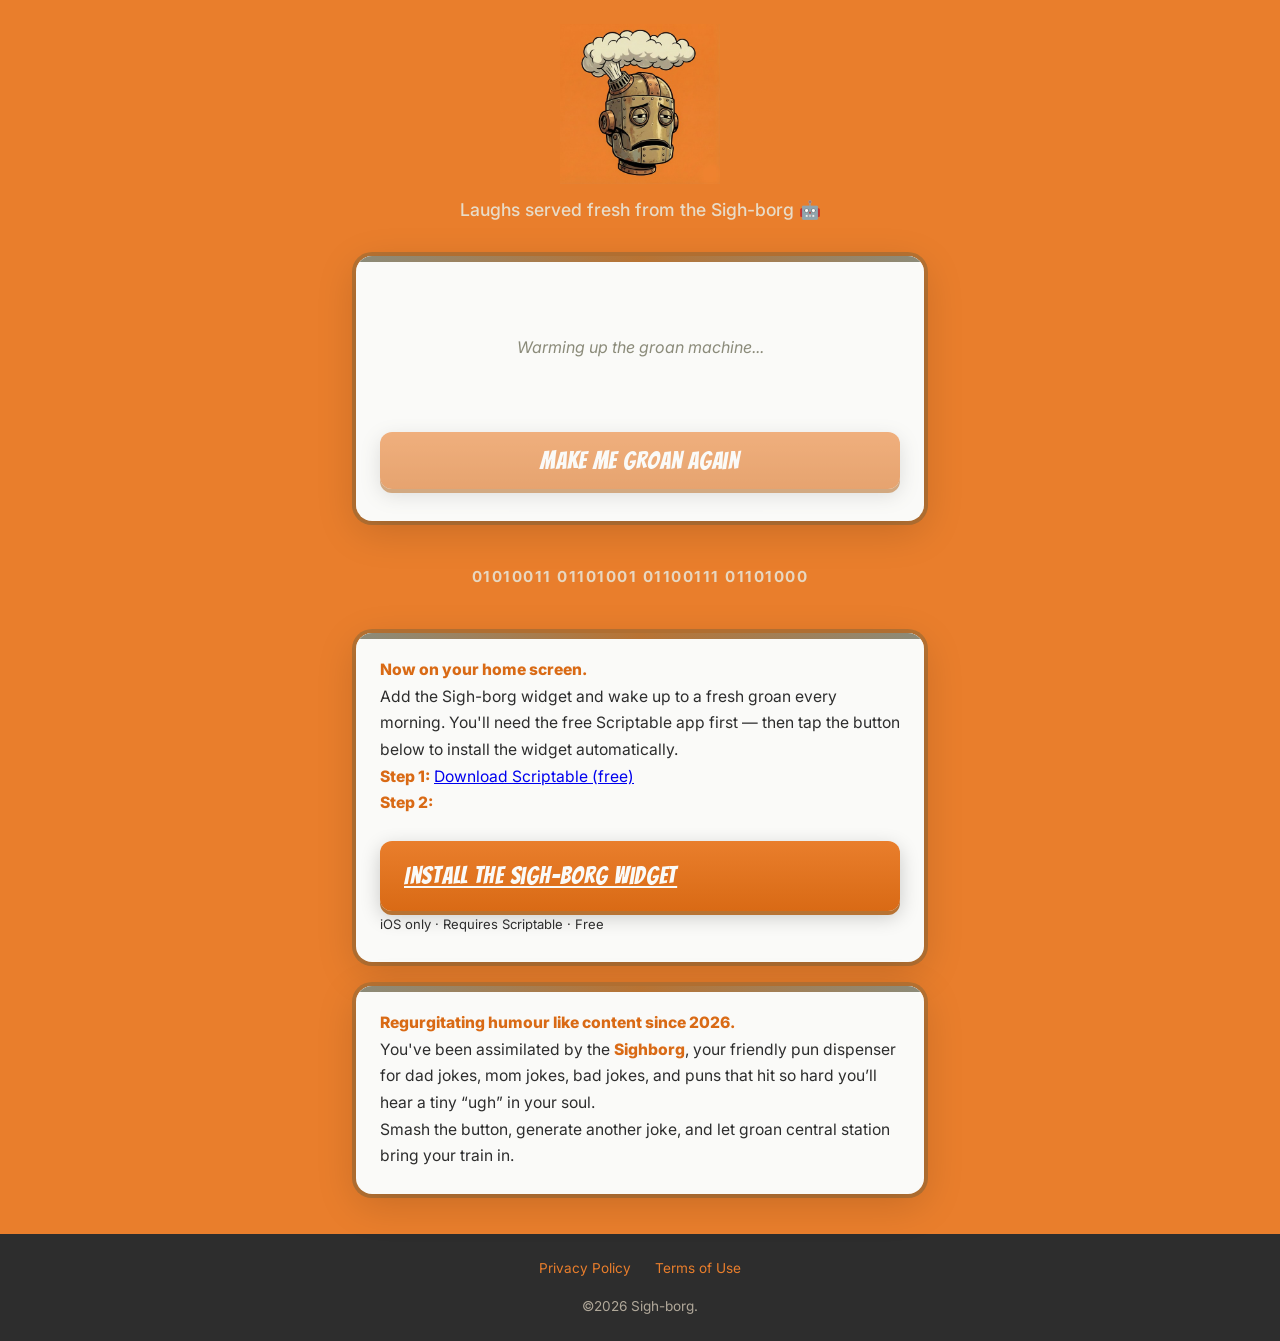
==== index.html @ 70a1c189 "feat: add widget promo section to homepage" ====
<!DOCTYPE html>
<html lang="en">
<head>
  <!-- Google tag (gtag.js) -->
  <script async src="https://www.googletagmanager.com/gtag/js?id=G-0G4R6B2M4H"></script>
  <script>
    window.dataLayer = window.dataLayer || [];
    function gtag(){dataLayer.push(arguments);}
    gtag('js', new Date());
    gtag('config', 'G-0G4R6B2M4H');
  </script>

  <meta name="google-adsense-account" content="ca-pub-9174370224803691">
  <script async src="https://pagead2.googlesyndication.com/pagead/js/adsbygoogle.js?client=ca-pub-9174370224803691"
     crossorigin="anonymous"></script>

  <meta charset="UTF-8">
  <meta name="viewport" content="width=device-width, initial-scale=1.0">
  <meta name="description" content="Your on-demand dose of puns, mom jokes, dad jokes and bad jokes that'll make you groan.">
  <meta name="theme-color" content="#F57C20">
  <title>Sigh-borg | Puns & Joke provider</title>

  <link rel="preconnect" href="https://fonts.googleapis.com">
  <link rel="preconnect" href="https://fonts.gstatic.com" crossorigin>
  <link href="https://fonts.googleapis.com/css2?family=Bangers&family=Inter:wght@400;500;600&display=swap" rel="stylesheet">

  <link rel="stylesheet" href="styles.css">

  <link rel="icon" href="images/favicon.ico" sizes="any">
  <link rel="icon" href="images/favicon-32x32.png" type="image/png" sizes="32x32">
  <link rel="icon" href="images/favicon-16x16.png" type="image/png" sizes="16x16">
  <link rel="apple-touch-icon" href="images/apple-touch-icon.png">

  <meta property="og:title" content="The Sigh-borg">
  <meta property="og:description" content="Laughs served fresh from the Sigh-borg 🤖">
  <meta property="og:image" content="https://sigh-borg.com/images/og-sigh-borg.jpg">
  <meta property="og:url" content="https://sigh-borg.com">
  <meta property="og:type" content="website">
  <meta property="og:image:width" content="1200">
  <meta property="og:image:height" content="630">
</head>

<body>
  <header>
    <img 
      src="images/logo-sigh-borg.jpg" 
      alt="Sigh-borg - Your source for groan worthy jokes and puns" 
      class="logo"
      width="160"
      height="160"
    >
    <p class="tagline">Laughs served fresh from the Sigh-borg 🤖</p>
  </header>

  <main>
    <article class="joke-card">
      <div class="joke-content" id="jokeContent" aria-live="polite">
        <p class="loading">Warming up the groan machine...</p>
      </div>
      <button class="groan-btn" id="nextBtn" type="button" disabled>
        Make Me Groan Again
      </button>
    </article>

    <p class="binary-code">01010011 01101001 01100111 01101000</p>

    <section class="blurb" aria-label="Get the Sigh-borg iOS widget">
      <p>
        <strong>Now on your home screen.</strong>
      </p>
      <p>
        Add the Sigh-borg widget and wake up to a fresh groan every morning. You'll need the free
        Scriptable app first — then tap the button below to install the widget automatically.
      </p>
      <p>
        <strong>Step 1:</strong>
        <a href="https://apps.apple.com/app/scriptable/id1405459188" target="_blank" rel="noopener noreferrer">Download Scriptable (free)</a>
      </p>
      <p><strong>Step 2:</strong></p>
      <a
        href="scriptable:///import?url=https://sigh-borg.com/sighborg-widget.js"
        id="widget-install-btn"
        class="groan-btn"
      >Install the Sigh-borg Widget</a>
      <p><small>iOS only · Requires Scriptable · Free</small></p>
    </section>

    <section class="blurb" aria-label="About Sigh-borg">
      <p>
        <strong>Regurgitating humour like content since 2026.</strong>
      </p>
      <p>
        You've been assimilated by the <strong>Sighborg</strong>, your friendly pun dispenser for
        dad jokes, mom jokes, bad jokes, and puns that hit so hard you’ll hear a tiny “ugh” in your soul.
      </p>
      <p>
       Smash the button, generate another joke, and let groan central station bring your train in.
      </p>
    </section>
  </main>

  <footer>
    <nav class="footer-links" aria-label="Legal">
      <a href="#privacy" id="privacyLink">Privacy Policy</a>
      <a href="#terms" id="termsLink">Terms of Use</a>
    </nav>
    <p class="copyright">©<span id="year"></span> Sigh-borg.</p>
  </footer>

  <!-- Privacy Policy Modal -->
  <div class="modal-overlay" id="privacyModal" role="dialog" aria-labelledby="privacyTitle" aria-modal="true">
    <div class="modal">
      <div class="modal-header">
        <span id="privacyTitle">Privacy Policy</span>
        <button class="modal-close" aria-label="Close">&times;</button>
      </div>
      <div class="modal-body">
        <p><strong>Last updated:</strong> January 2026</p>

        <h3>Information We Collect</h3>
        <p>Sigh-borg collects minimal data to provide you with the best groan-worthy experience:</p>
        <ul>
          <li><strong>Local Storage:</strong> We store a record of jokes you've seen in your browser's local storage. This data never leaves your device and is used solely to ensure you see all our jokes before repeating.</li>
          <li><strong>Analytics:</strong> We may use third-party analytics services to understand how visitors use our site. This data is anonymized and aggregated.</li>
          <li><strong>Advertising:</strong> We use Google AdSense which may use cookies to serve personalized ads based on your browsing history.</li>
        </ul>

        <h3>Cookies</h3>
        <p>Our advertising partners may use cookies. You can manage cookie preferences through your browser settings.</p>

        <h3>Third-Party Services</h3>
        <p>We use Google Sheets to store our jokes and Google AdSense for advertising. These services have their own privacy policies.</p>

        <h3>Data Retention</h3>
        <p>Local storage data persists until you clear your browser data. We do not store any personal information on our servers.</p>

        <h3>Your Rights</h3>
        <p>You can clear your local storage at any time through your browser settings to reset your joke history.</p>

        <h3>Contact</h3>
        <p>Questions? Email us at <a href="mailto:connect@sigh-borg.com">connect@sigh-borg.com</a></p>
      </div>
    </div>
  </div>

  <!-- Terms of Use Modal -->
  <div class="modal-overlay" id="termsModal" role="dialog" aria-labelledby="termsTitle" aria-modal="true">
    <div class="modal">
      <div class="modal-header">
        <span id="termsTitle">Terms of Use</span>
        <button class="modal-close" aria-label="Close">&times;</button>
      </div>
      <div class="modal-body">
        <p><strong>Last updated:</strong> January 2026</p>

        <h3>Acceptance of Terms</h3>
        <p>By accessing Sigh-borg, you agree to these terms. If you disagree, please navigate away (but you'll miss some great puns).</p>

        <h3>Use of Service</h3>
        <p>Sigh-borg is provided for entertainment purposes. You may:</p>
        <ul>
          <li>View and enjoy our puns and jokes</li>
          <li>Share jokes with friends (we encourage spreading the groans)</li>
          <li>Use the site for personal, non-commercial purposes</li>
        </ul>

        <h3>Content</h3>
        <p>All jokes and content on Sigh-borg are provided "as is" for entertainment. We make no warranties about the quality of the groans induced.</p>

        <h3>Intellectual Property</h3>
        <p>The Sigh-borg name, logo, and original content are our property. Many jokes are in the public domain or are traditional. If you believe we've used your original content without permission, please contact us.</p>

        <h3>Disclaimer</h3>
        <p>We are not responsible for:</p>
        <ul>
          <li>Eye-rolling injuries</li>
          <li>Uncontrollable sighing</li>
          <li>Loss of friends due to excessive pun-sharing</li>
          <li>Any actual damages (we're just here for laughs)</li>
        </ul>

        <h3>Modifications</h3>
        <p>We may update these terms occasionally. Continued use constitutes acceptance of changes.</p>

        <h3>Contact</h3>
        <p>Questions or concerns? Reach us at <a href="mailto:connect@sigh-borg.com">connect@sigh-borg.com</a></p>
      </div>
    </div>
  </div>

  <script>
    (function () {
      'use strict';

      var btn = document.getElementById('widget-install-btn');
      if (!btn) return;

      btn.addEventListener('click', function () {
        // Do not call preventDefault() here — let the custom scheme attempt
        // to hand off to Scriptable. We detect failure after the fact.
        var clickedAt = Date.now(); // record tap time for elapsed-time reference

        setTimeout(function () {
          // If the document still has focus after 2 seconds, the OS did not
          // switch to Scriptable, meaning it is likely not installed.
          if (!document.hasFocus()) return;

          // Guard against injecting the message more than once on repeated taps.
          if (document.getElementById('widget-install-error')) return;

          var msg = document.createElement('p');
          msg.id        = 'widget-install-error';
          msg.className = 'error';
          msg.textContent = 'Scriptable doesn’t appear to be installed. Download it in Step 1 first.';
          btn.insertAdjacentElement('afterend', msg);
        }, 2000);
      });
    }());
  </script>
  <script src="app.js"></script>
</body>
</html>
---- styles.css ----
/* ============================================================================
   SIGH-BORG STYLES
   Mobile-first responsive design
   ============================================================================ */

/* Reset & Base */
*, *::before, *::after {
  box-sizing: border-box;
  margin: 0;
  padding: 0;
}

:root {
  --orange: #e97e2c;
  --orange-dark: #D96A15;
  --cream: #E8DCC8;
  --metal: #8B8B7A;
  --metal-dark: #6B6B5A;
  --rust: #B87333;
  --charcoal: #2D2D2D;
  --white: #FAFAF8;
}

html {
  font-size: 16px;
  scroll-behavior: smooth;
}

body {
  font-family: 'Inter', system-ui, -apple-system, sans-serif;
  background: var(--orange);
  min-height: 100vh;
  display: flex;
  flex-direction: column;
  color: var(--charcoal);
  line-height: 1.6;
}

/* ============================================================================
   HEADER
   ============================================================================ */
header {
  text-align: center;
  padding: 1.5rem 1rem 1rem;
}

.logo {
  width: clamp(100px, 25vw, 160px);
  height: auto;
  transition: transform 0.3s ease;
}

.logo:hover {
  transform: rotate(-5deg) scale(1.05);
}

h1 {
  font-family: 'Bangers', cursive;
  font-size: clamp(2.5rem, 8vw, 4rem);
  color: var(--white);
  text-shadow: 3px 3px 0 var(--charcoal), -1px -1px 0 var(--charcoal);
  letter-spacing: 0.05em;
  margin-top: 0.5rem;
}

.tagline {
  color: var(--cream);
  font-size: clamp(0.9rem, 2.5vw, 1.1rem);
  font-weight: 500;
  margin-top: 0.25rem;
}

/* ============================================================================
   MAIN CONTENT
   ============================================================================ */
main {
  flex: 1;
  display: flex;
  flex-direction: column;
  align-items: center;
  padding: 1rem;
  max-width: 600px;
  margin: 0 auto;
  width: 100%;
}

/* ============================================================================
   AD SLOTS
   ============================================================================ */
.ad-slot {
  width: 100%;
  max-width: 320px;
  min-height: 100px;
  background: rgba(255, 255, 255, 0.1);
  border: 2px dashed rgba(255, 255, 255, 0.3);
  border-radius: 8px;
  display: flex;
  align-items: center;
  justify-content: center;
  color: rgba(255, 255, 255, 0.5);
  font-size: 0.75rem;
  margin-bottom: 1.5rem;
}

.ad-slot-bottom {
  margin-top: 1.5rem;
  margin-bottom: 0.5rem;
}

/* ============================================================================
   JOKE CARD
   ============================================================================ */
.joke-card {
  background: var(--white);
  border-radius: 16px;
  padding: 2rem 1.5rem;
  width: 100%;
  box-shadow:
    0 10px 40px rgba(0, 0, 0, 0.15),
    0 0 0 4px var(--rust),
    inset 0 1px 0 rgba(255, 255, 255, 0.8);
  position: relative;
  overflow: hidden;
}

.joke-card::before {
  content: '';
  position: absolute;
  top: 0;
  left: 0;
  right: 0;
  height: 6px;
  background: linear-gradient(90deg, var(--metal), var(--rust), var(--metal));
}

.joke-content {
  min-height: 120px;
  display: flex;
  flex-direction: column;
  justify-content: center;
  text-align: center;
}

.joke-setup {
  font-size: clamp(1.1rem, 4vw, 1.35rem);
  color: var(--charcoal);
  font-weight: 500;
  line-height: 1.5;
}

.joke-punchline {
  font-size: clamp(1.1rem, 4vw, 1.35rem);
  color: var(--orange-dark);
  font-weight: 600;
  margin-top: 1rem;
  line-height: 1.5;
}

.joke-single {
  font-size: clamp(1.1rem, 4vw, 1.35rem);
  color: var(--charcoal);
  font-weight: 500;
  line-height: 1.5;
}

/* ============================================================================
   STATES
   ============================================================================ */
.loading {
  color: var(--metal);
  font-style: italic;
}

.error {
  color: #c0392b;
  font-size: 0.95rem;
}

/* ============================================================================
   BUTTON
   ============================================================================ */
.groan-btn {
  display: block;
  width: 100%;
  margin-top: 1.5rem;
  padding: 1rem 1.5rem;
  font-family: 'Bangers', cursive;
  font-size: clamp(1.2rem, 4vw, 1.5rem);
  letter-spacing: 0.03em;
  color: var(--white);
  background: linear-gradient(180deg, var(--orange) 0%, var(--orange-dark) 100%);
  border: none;
  border-radius: 12px;
  cursor: pointer;
  box-shadow:
    0 4px 0 var(--rust),
    0 6px 20px rgba(0, 0, 0, 0.2);
  transition: all 0.15s ease;
  -webkit-tap-highlight-color: transparent;
}

.groan-btn:hover {
  transform: translateY(-2px);
  box-shadow:
    0 6px 0 var(--rust),
    0 8px 25px rgba(0, 0, 0, 0.25);
}

.groan-btn:active {
  transform: translateY(2px);
  box-shadow:
    0 2px 0 var(--rust),
    0 4px 15px rgba(0, 0, 0, 0.2);
}

.groan-btn:disabled {
  opacity: 0.6;
  cursor: not-allowed;
  transform: none;
}

/* ============================================================================
   BINARY + BLURB
   ============================================================================ */
.binary-code {
  width: 100%;
  text-align: center;

  /* Big, obvious spacing so it cannot be missed */
  margin-top: 2.25rem;
  margin-bottom: 2.25rem;

  /* Extra breathing room so the next box doesn't feel glued on */
  padding-top: 0.5rem;
  padding-bottom: 0.5rem;

  letter-spacing: 1.5px;
  color: var(--cream);
  opacity: 0.95;
  font-weight: 700;
  font-size: 0.95rem;
}

/* Exact same visual system as .joke-card */
.blurb {
  background: var(--white);
  border-radius: 16px;
  padding: 1.5rem 1.5rem;
  width: 100%;
  box-shadow:
    0 10px 40px rgba(0, 0, 0, 0.15),
    0 0 0 4px var(--rust),
    inset 0 1px 0 rgba(255, 255, 255, 0.8);
  position: relative;
  overflow: hidden;

  /* Space below for whatever comes next */
  margin-bottom: 1.5rem;
}

.blurb::before {
  content: '';
  position: absolute;
  top: 0;
  left: 0;
  right: 0;
  height: 6px;
  background: linear-gradient(90deg, var(--metal), var(--rust), var(--metal));
}

.blurb p {
  margin: 0;
  text-align: left;
  color: var(--charcoal);
  font-size: 0.98rem;
  line-height: 1.7;
}

.blurb strong {
  color: var(--orange-dark);
  font-weight: 800;
}

/* ============================================================================
   PROGRESS
   ============================================================================ */
.progress {
  margin-top: 1rem;
  font-size: 0.8rem;
  color: var(--cream);
  text-align: center;
}

/* ============================================================================
   FOOTER
   ============================================================================ */
footer {
  background: var(--charcoal);
  color: var(--cream);
  padding: 1.5rem 1rem;
  text-align: center;
  font-size: 0.85rem;
}

footer a {
  color: var(--orange);
  text-decoration: none;
  transition: color 0.2s;
}

footer a:hover {
  color: var(--white);
}

.footer-links {
  display: flex;
  justify-content: center;
  gap: 1.5rem;
  margin-bottom: 1rem;
  flex-wrap: wrap;
}

.copyright {
  opacity: 0.7;
  margin-top: 0.5rem;
}

/* ============================================================================
   MODALS
   ============================================================================ */
.modal-overlay {
  display: none;
  position: fixed;
  inset: 0;
  background: rgba(0, 0, 0, 0.7);
  z-index: 1000;
  align-items: center;
  justify-content: center;
  padding: 1rem;
  overflow-y: auto;
}

.modal-overlay.active {
  display: flex;
}

.modal {
  background: var(--white);
  border-radius: 16px;
  max-width: 600px;
  width: 100%;
  max-height: 90vh;
  overflow-y: auto;
  position: relative;
}

.modal-header {
  background: var(--orange);
  color: var(--white);
  padding: 1.25rem 1.5rem;
  font-family: 'Bangers', cursive;
  font-size: 1.5rem;
  letter-spacing: 0.02em;
  position: sticky;
  top: 0;
  display: flex;
  justify-content: space-between;
  align-items: center;
}

.modal-close {
  background: none;
  border: none;
  color: var(--white);
  font-size: 1.75rem;
  cursor: pointer;
  line-height: 1;
  padding: 0.25rem;
}

.modal-body {
  padding: 1.5rem;
  font-size: 0.9rem;
  line-height: 1.7;
}

.modal-body h3 {
  color: var(--orange-dark);
  margin: 1.5rem 0 0.75rem;
  font-size: 1.1rem;
}

.modal-body h3:first-child {
  margin-top: 0;
}

.modal-body p {
  margin-bottom: 0.75rem;
}

.modal-body ul {
  margin: 0.5rem 0 0.75rem 1.5rem;
}

.modal-body a {
  color: var(--orange-dark);
}

/* ============================================================================
   ACCESSIBILITY
   ============================================================================ */
@media (prefers-reduced-motion: reduce) {
  *, *::before, *::after {
    animation-duration: 0.01ms !important;
    transition-duration: 0.01ms !important;
  }
}

:focus-visible {
  outline: 3px solid var(--rust);
  outline-offset: 2px;
}
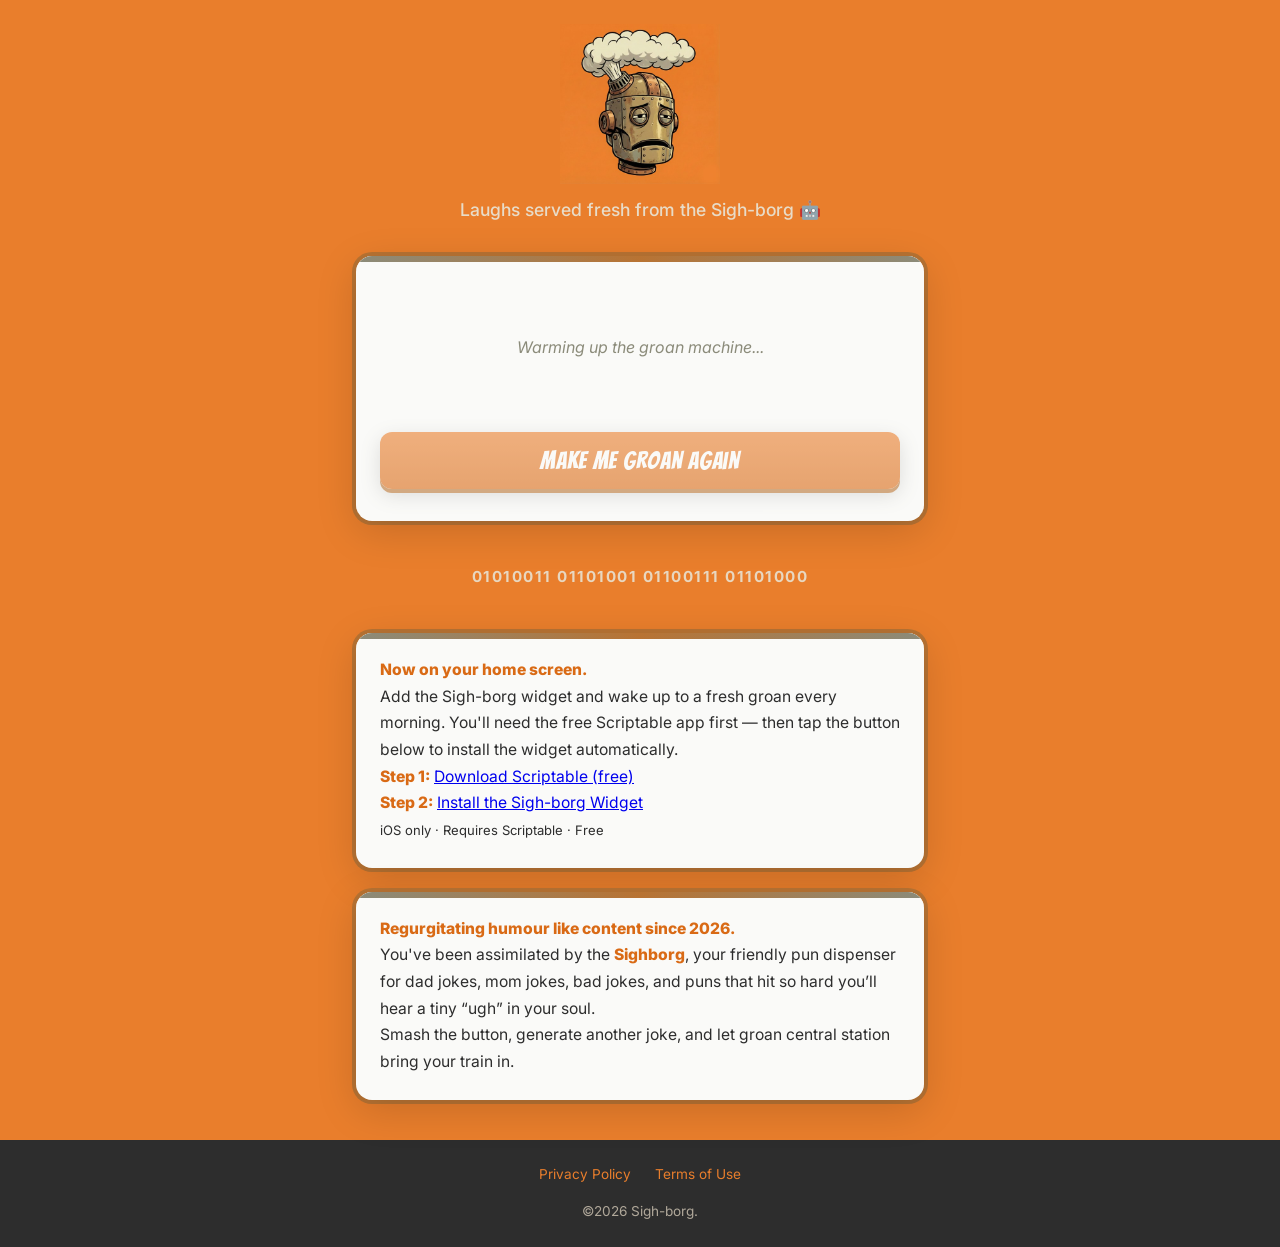
==== commit bc5b28a8: "refactor: display step 2 as inline text matching step 1" ====
--- a/index.html
+++ b/index.html
@@ -76,12 +76,10 @@
         <strong>Step 1:</strong>
         <a href="https://apps.apple.com/app/scriptable/id1405459188" target="_blank" rel="noopener noreferrer">Download Scriptable (free)</a>
       </p>
-      <p><strong>Step 2:</strong></p>
-      <a
-        href="scriptable:///import?url=https://sigh-borg.com/sighborg-widget.js"
-        id="widget-install-btn"
-        class="groan-btn"
-      >Install the Sigh-borg Widget</a>
+      <p>
+        <strong>Step 2:</strong>
+        <a href="scriptable:///import?url=https://sigh-borg.com/sighborg-widget.js" id="widget-install-btn">Install the Sigh-borg Widget</a>
+      </p>
       <p><small>iOS only · Requires Scriptable · Free</small></p>
     </section>
 
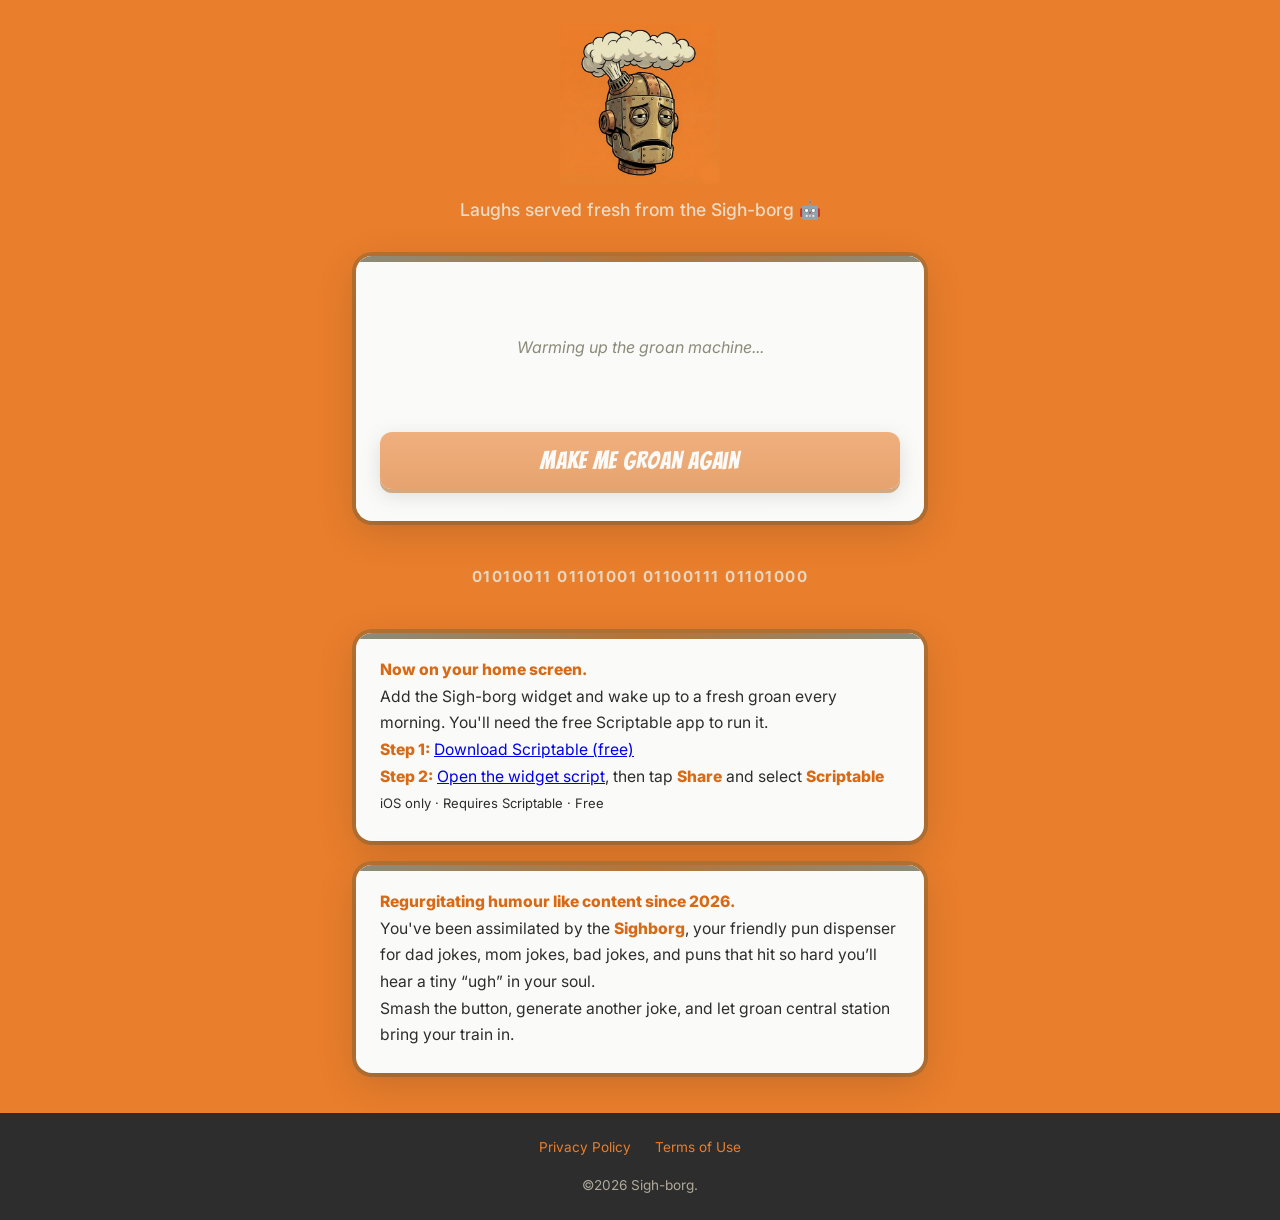
==== commit 54bbb67e: "Merge fix/widget-promo-install-flow" ====
--- a/index.html
+++ b/index.html
@@ -69,8 +69,7 @@
         <strong>Now on your home screen.</strong>
       </p>
       <p>
-        Add the Sigh-borg widget and wake up to a fresh groan every morning. You'll need the free
-        Scriptable app first — then tap the button below to install the widget automatically.
+        Add the Sigh-borg widget and wake up to a fresh groan every morning. You'll need the free Scriptable app to run it.
       </p>
       <p>
         <strong>Step 1:</strong>
@@ -78,7 +77,7 @@
       </p>
       <p>
         <strong>Step 2:</strong>
-        <a href="scriptable:///import?url=https://sigh-borg.com/sighborg-widget.js" id="widget-install-btn">Install the Sigh-borg Widget</a>
+        <a href="https://sigh-borg.com/sighborg-widget.js" target="_blank" rel="noopener noreferrer">Open the widget script</a>, then tap <strong>Share</strong> and select <strong>Scriptable</strong>
       </p>
       <p><small>iOS only · Requires Scriptable · Free</small></p>
     </section>
@@ -188,31 +187,13 @@
 
   <script>
     (function () {
-      'use strict';
-
-      var btn = document.getElementById('widget-install-btn');
-      if (!btn) return;
-
-      btn.addEventListener('click', function () {
-        // Do not call preventDefault() here — let the custom scheme attempt
-        // to hand off to Scriptable. We detect failure after the fact.
-        var clickedAt = Date.now(); // record tap time for elapsed-time reference
-
-        setTimeout(function () {
-          // If the document still has focus after 2 seconds, the OS did not
-          // switch to Scriptable, meaning it is likely not installed.
-          if (!document.hasFocus()) return;
-
-          // Guard against injecting the message more than once on repeated taps.
-          if (document.getElementById('widget-install-error')) return;
-
-          var msg = document.createElement('p');
-          msg.id        = 'widget-install-error';
-          msg.className = 'error';
-          msg.textContent = 'Scriptable doesn’t appear to be installed. Download it in Step 1 first.';
-          btn.insertAdjacentElement('afterend', msg);
-        }, 2000);
-      });
+      ‘use strict’;
+
+      // The widget promo section is iOS-only — hide it on all other platforms.
+      var promoSection = document.querySelector(‘section[aria-label="Get the Sigh-borg iOS widget"]’);
+      if (promoSection && !/iPhone|iPad|iPod/.test(navigator.userAgent)) {
+        promoSection.hidden = true;
+      }
     }());
   </script>
   <script src="app.js"></script>
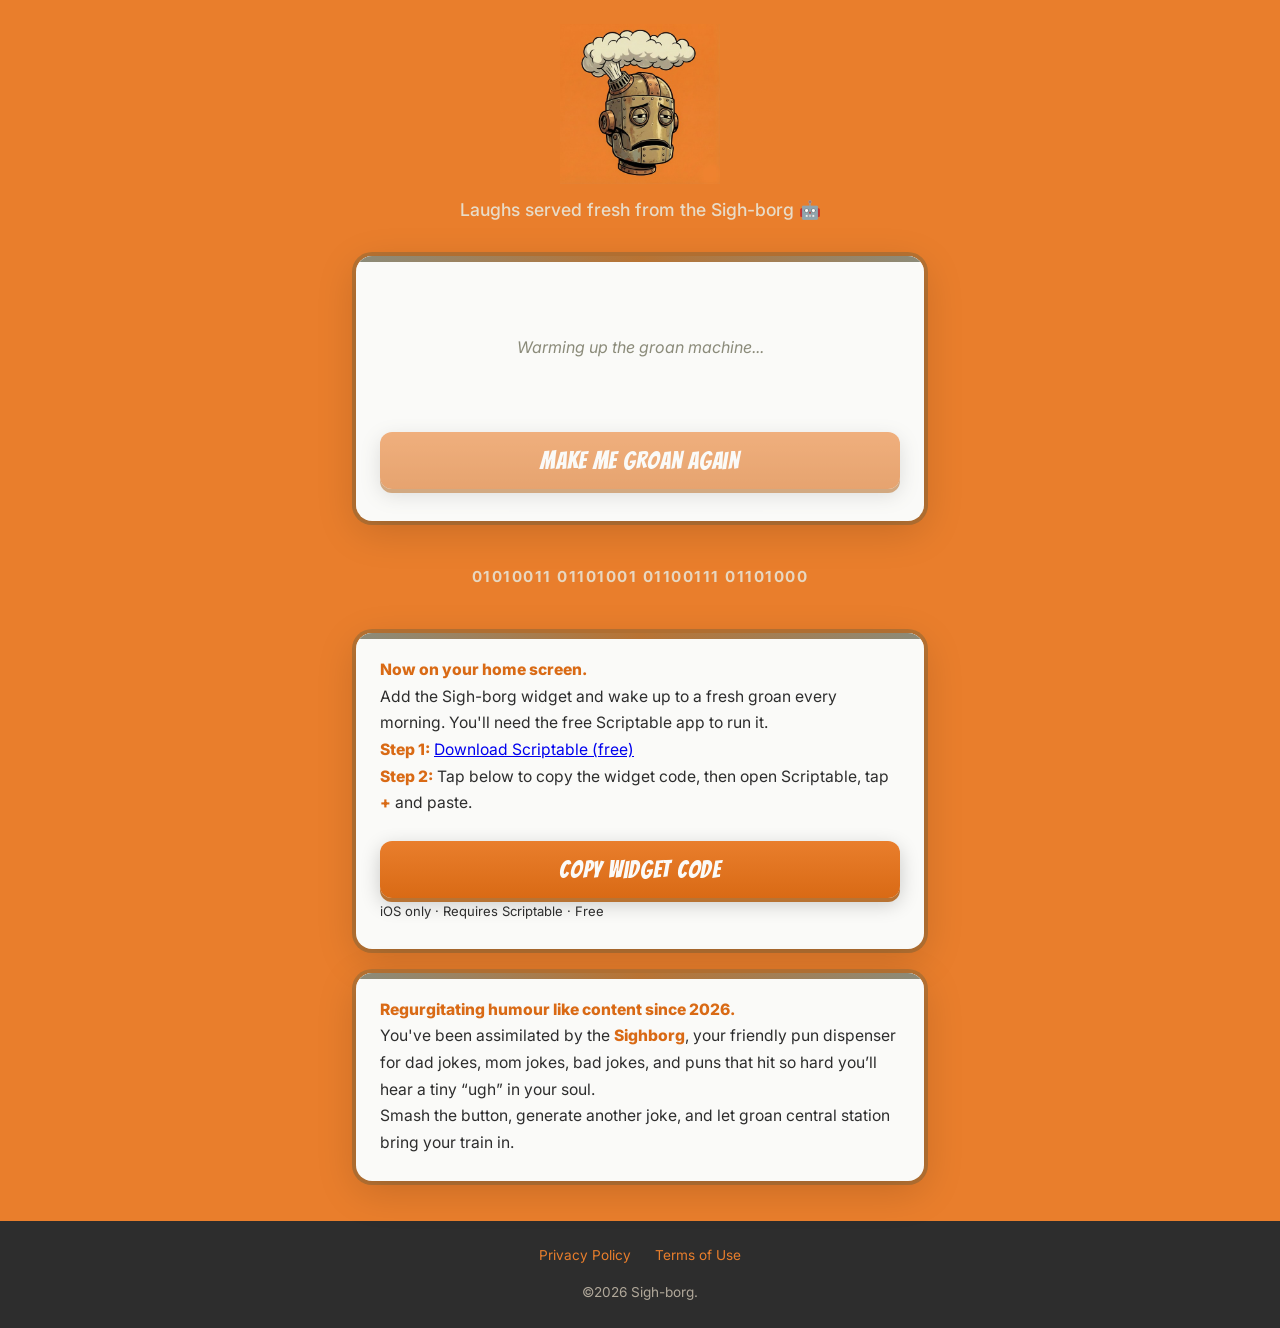
==== commit 67ff24d4: "fix: use style.display to hide promo on non-iOS; add copy widget code button" ====
--- a/index.html
+++ b/index.html
@@ -64,7 +64,7 @@
 
     <p class="binary-code">01010011 01101001 01100111 01101000</p>
 
-    <section class="blurb" aria-label="Get the Sigh-borg iOS widget">
+    <section class="blurb" id="widget-promo" aria-label="Get the Sigh-borg iOS widget">
       <p>
         <strong>Now on your home screen.</strong>
       </p>
@@ -76,9 +76,9 @@
         <a href="https://apps.apple.com/app/scriptable/id1405459188" target="_blank" rel="noopener noreferrer">Download Scriptable (free)</a>
       </p>
       <p>
-        <strong>Step 2:</strong>
-        <a href="https://sigh-borg.com/sighborg-widget.js" target="_blank" rel="noopener noreferrer">Open the widget script</a>, then tap <strong>Share</strong> and select <strong>Scriptable</strong>
-      </p>
+        <strong>Step 2:</strong> Tap below to copy the widget code, then open Scriptable, tap <strong>+</strong> and paste.
+      </p>
+      <button type="button" id="copy-widget-btn" class="groan-btn">Copy Widget Code</button>
       <p><small>iOS only · Requires Scriptable · Free</small></p>
     </section>
 
@@ -189,10 +189,28 @@
     (function () {
       ‘use strict’;
 
-      // The widget promo section is iOS-only — hide it on all other platforms.
-      var promoSection = document.querySelector(‘section[aria-label="Get the Sigh-borg iOS widget"]’);
+      // Hide the widget promo section on all non-iOS platforms.
+      var promoSection = document.getElementById(‘widget-promo’);
       if (promoSection && !/iPhone|iPad|iPod/.test(navigator.userAgent)) {
-        promoSection.hidden = true;
+        promoSection.style.display = ‘none’;
+      }
+
+      // Copy widget source code to clipboard so the user can paste into Scriptable.
+      var copyBtn = document.getElementById(‘copy-widget-btn’);
+      if (copyBtn) {
+        copyBtn.addEventListener(‘click’, function () {
+          fetch(‘https://sigh-borg.com/sighborg-widget.js’)
+            .then(function (r) { return r.text(); })
+            .then(function (code) { return navigator.clipboard.writeText(code); })
+            .then(function () {
+              copyBtn.textContent = ‘Copied!’;
+              setTimeout(function () { copyBtn.textContent = ‘Copy Widget Code’; }, 3000);
+            })
+            .catch(function () {
+              copyBtn.textContent = ‘Could not copy — try again’;
+              setTimeout(function () { copyBtn.textContent = ‘Copy Widget Code’; }, 3000);
+            });
+        });
       }
     }());
   </script>
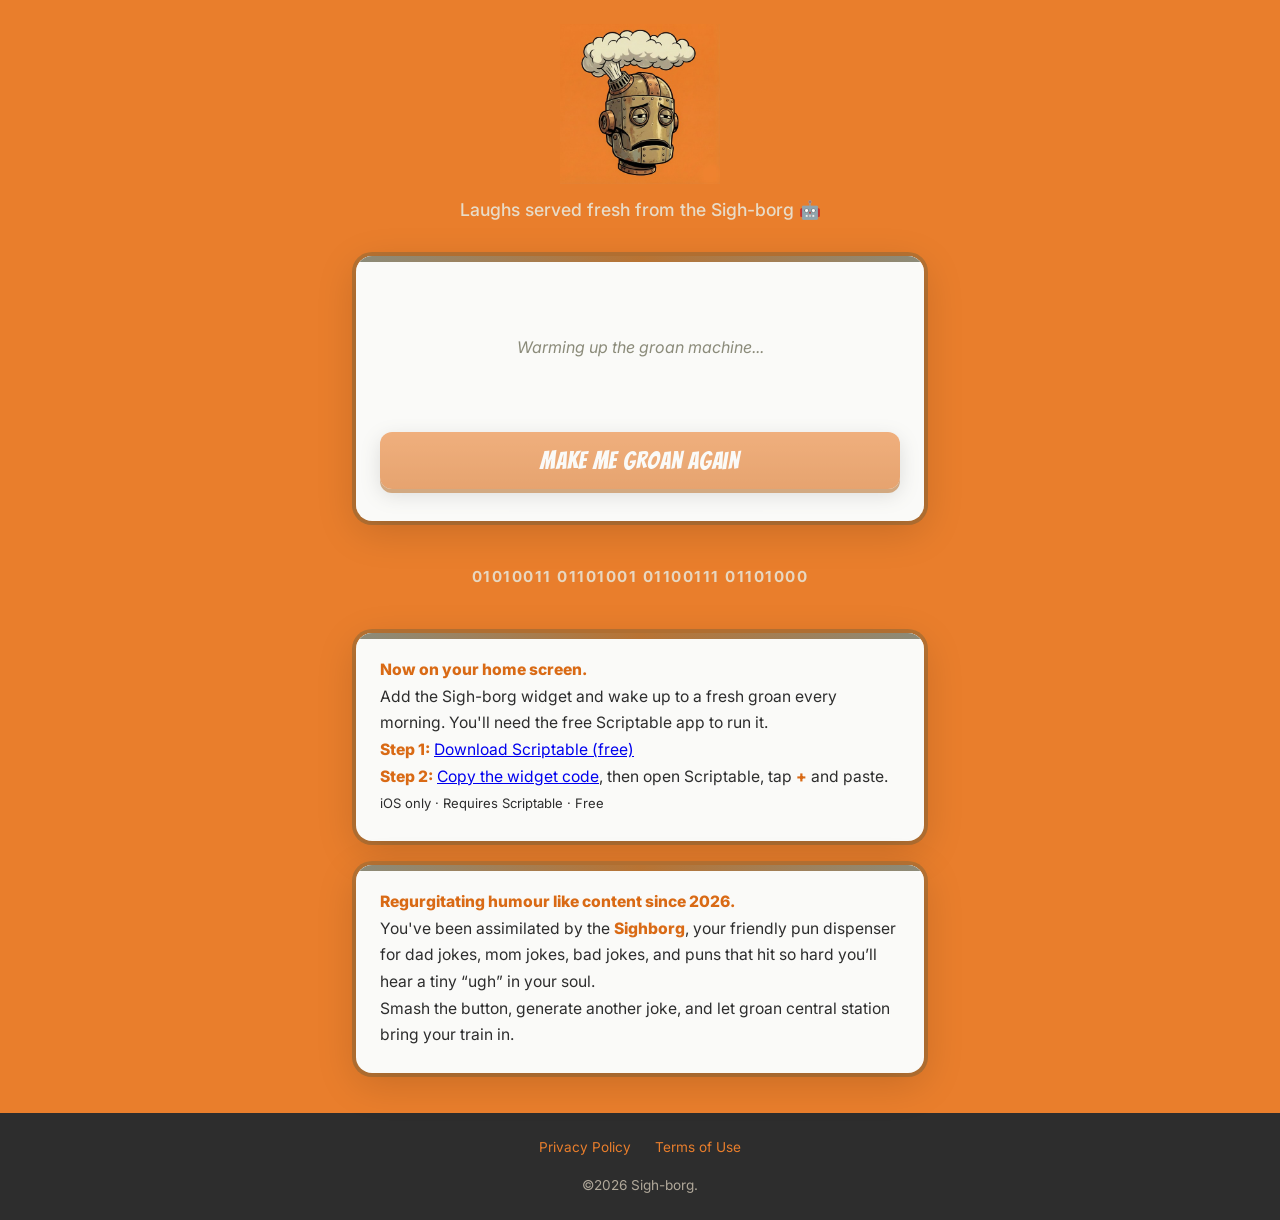
==== commit 9e013b84: "fix: inline copy link, pre-fetch widget code, use execCommand for iOS clipboard" ====
--- a/index.html
+++ b/index.html
@@ -76,9 +76,8 @@
         <a href="https://apps.apple.com/app/scriptable/id1405459188" target="_blank" rel="noopener noreferrer">Download Scriptable (free)</a>
       </p>
       <p>
-        <strong>Step 2:</strong> Tap below to copy the widget code, then open Scriptable, tap <strong>+</strong> and paste.
-      </p>
-      <button type="button" id="copy-widget-btn" class="groan-btn">Copy Widget Code</button>
+        <strong>Step 2:</strong> <a href="#" id="copy-widget-btn">Copy the widget code</a>, then open Scriptable, tap <strong>+</strong> and paste.
+      </p>
       <p><small>iOS only · Requires Scriptable · Free</small></p>
     </section>
 
@@ -195,21 +194,39 @@
         promoSection.style.display = ‘none’;
       }
 
-      // Copy widget source code to clipboard so the user can paste into Scriptable.
-      var copyBtn = document.getElementById(‘copy-widget-btn’);
-      if (copyBtn) {
-        copyBtn.addEventListener(‘click’, function () {
-          fetch(‘https://sigh-borg.com/sighborg-widget.js’)
-            .then(function (r) { return r.text(); })
-            .then(function (code) { return navigator.clipboard.writeText(code); })
-            .then(function () {
-              copyBtn.textContent = ‘Copied!’;
-              setTimeout(function () { copyBtn.textContent = ‘Copy Widget Code’; }, 3000);
-            })
-            .catch(function () {
-              copyBtn.textContent = ‘Could not copy — try again’;
-              setTimeout(function () { copyBtn.textContent = ‘Copy Widget Code’; }, 3000);
-            });
+      // Pre-fetch widget code in the background so it is ready to copy
+      // synchronously inside the click handler — required for iOS clipboard access.
+      var widgetCode = null;
+      fetch(‘https://sigh-borg.com/sighborg-widget.js’)
+        .then(function (r) { return r.text(); })
+        .then(function (code) { widgetCode = code; })
+        .catch(function () { /* non-fatal — handled at click time */ });
+
+      var copyLink = document.getElementById(‘copy-widget-btn’);
+      if (copyLink) {
+        copyLink.addEventListener(‘click’, function (e) {
+          e.preventDefault();
+
+          if (!widgetCode) {
+            copyLink.textContent = ‘Still loading — try again’;
+            setTimeout(function () { copyLink.textContent = ‘Copy the widget code’; }, 2500);
+            return;
+          }
+
+          // execCommand runs synchronously inside a user gesture, which is the
+          // only approach guaranteed to work across all iOS browsers.
+          var ta = document.createElement(‘textarea’);
+          ta.value = widgetCode;
+          ta.setAttribute(‘readonly’, ‘’);
+          ta.style.position = ‘absolute’;
+          ta.style.left = ‘-9999px’;
+          document.body.appendChild(ta);
+          ta.select();
+          document.execCommand(‘copy’);
+          document.body.removeChild(ta);
+
+          copyLink.textContent = ‘Copied!’;
+          setTimeout(function () { copyLink.textContent = ‘Copy the widget code’; }, 3000);
         });
       }
     }());
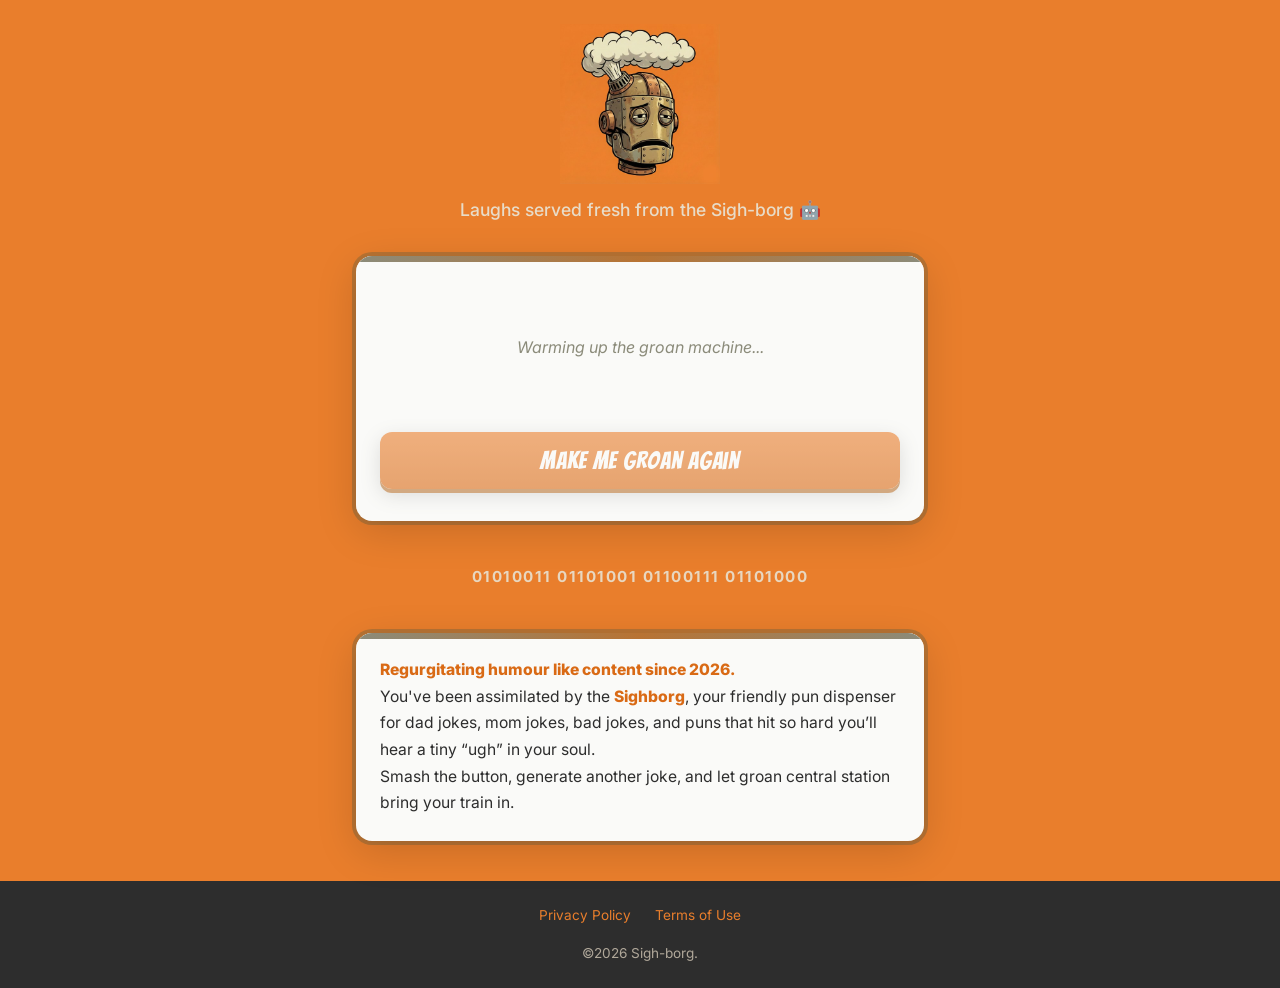
==== commit 87355fd8: "revert: remove widget promo section from index.html" ====
--- a/index.html
+++ b/index.html
@@ -63,24 +63,7 @@
     </article>
 
     <p class="binary-code">01010011 01101001 01100111 01101000</p>
-
-    <section class="blurb" id="widget-promo" aria-label="Get the Sigh-borg iOS widget">
-      <p>
-        <strong>Now on your home screen.</strong>
-      </p>
-      <p>
-        Add the Sigh-borg widget and wake up to a fresh groan every morning. You'll need the free Scriptable app to run it.
-      </p>
-      <p>
-        <strong>Step 1:</strong>
-        <a href="https://apps.apple.com/app/scriptable/id1405459188" target="_blank" rel="noopener noreferrer">Download Scriptable (free)</a>
-      </p>
-      <p>
-        <strong>Step 2:</strong> <a href="#" id="copy-widget-btn">Copy the widget code</a>, then open Scriptable, tap <strong>+</strong> and paste.
-      </p>
-      <p><small>iOS only · Requires Scriptable · Free</small></p>
-    </section>
-
+    
     <section class="blurb" aria-label="About Sigh-borg">
       <p>
         <strong>Regurgitating humour like content since 2026.</strong>
@@ -184,53 +167,6 @@
     </div>
   </div>
 
-  <script>
-    (function () {
-      ‘use strict’;
-
-      // Hide the widget promo section on all non-iOS platforms.
-      var promoSection = document.getElementById(‘widget-promo’);
-      if (promoSection && !/iPhone|iPad|iPod/.test(navigator.userAgent)) {
-        promoSection.style.display = ‘none’;
-      }
-
-      // Pre-fetch widget code in the background so it is ready to copy
-      // synchronously inside the click handler — required for iOS clipboard access.
-      var widgetCode = null;
-      fetch(‘https://sigh-borg.com/sighborg-widget.js’)
-        .then(function (r) { return r.text(); })
-        .then(function (code) { widgetCode = code; })
-        .catch(function () { /* non-fatal — handled at click time */ });
-
-      var copyLink = document.getElementById(‘copy-widget-btn’);
-      if (copyLink) {
-        copyLink.addEventListener(‘click’, function (e) {
-          e.preventDefault();
-
-          if (!widgetCode) {
-            copyLink.textContent = ‘Still loading — try again’;
-            setTimeout(function () { copyLink.textContent = ‘Copy the widget code’; }, 2500);
-            return;
-          }
-
-          // execCommand runs synchronously inside a user gesture, which is the
-          // only approach guaranteed to work across all iOS browsers.
-          var ta = document.createElement(‘textarea’);
-          ta.value = widgetCode;
-          ta.setAttribute(‘readonly’, ‘’);
-          ta.style.position = ‘absolute’;
-          ta.style.left = ‘-9999px’;
-          document.body.appendChild(ta);
-          ta.select();
-          document.execCommand(‘copy’);
-          document.body.removeChild(ta);
-
-          copyLink.textContent = ‘Copied!’;
-          setTimeout(function () { copyLink.textContent = ‘Copy the widget code’; }, 3000);
-        });
-      }
-    }());
-  </script>
   <script src="app.js"></script>
 </body>
 </html>
